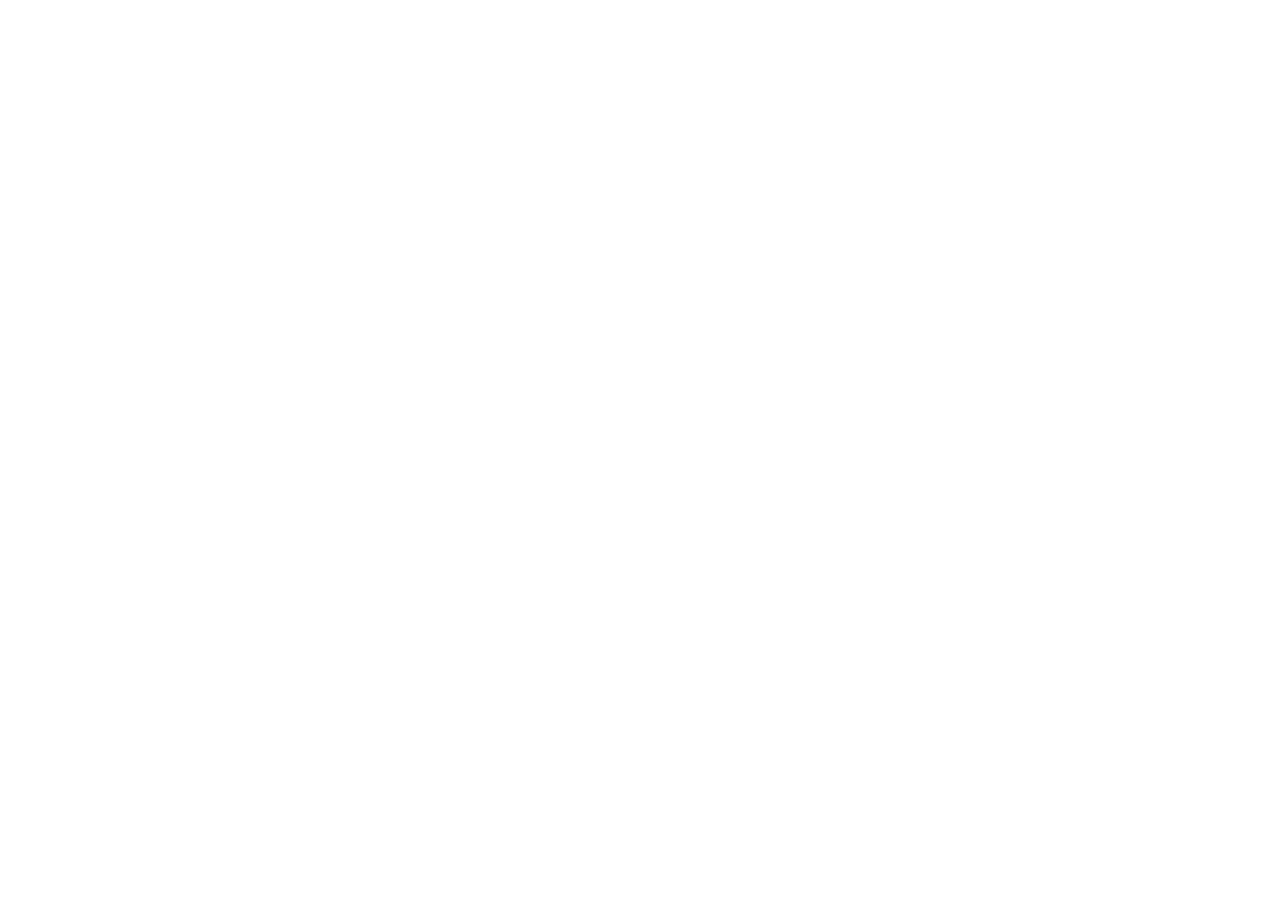
==== sign_up.html @ 54312ee4 "Make inital html and css skeleton." ====
<!DOCTYPE html>
<html lang="en">
<head>
    <meta charset="UTF-8">
    <meta name="viewport" content="width=device-width, initial-scale=1.0">
    <title>Document</title>
    <link rel="stylesheet" href="styles.css">
</head>
<body>
    
</body>
</html>
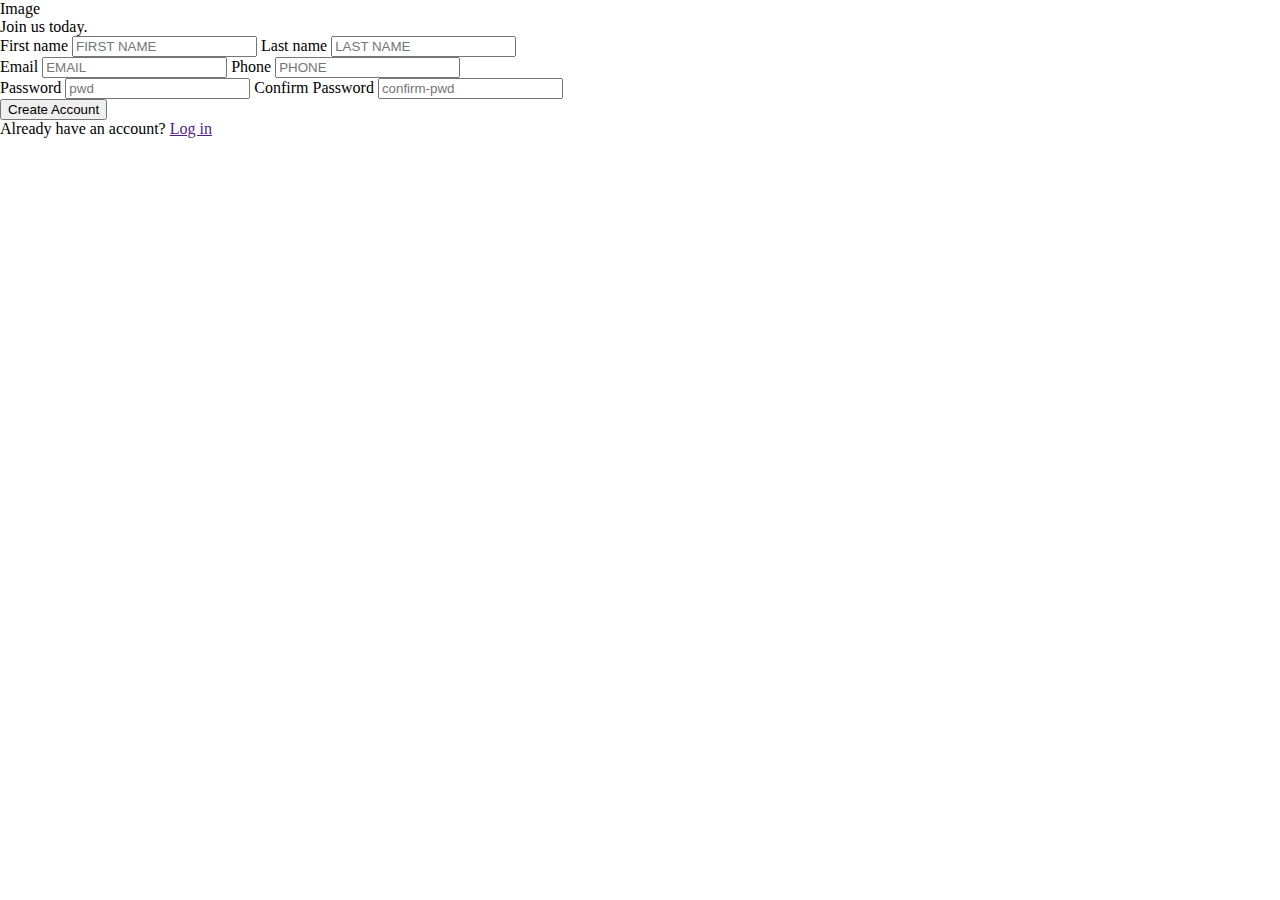
==== commit a93a1856: "Implement html skeleton code" ====
--- a/sign_up.html
+++ b/sign_up.html
@@ -7,6 +7,40 @@
     <link rel="stylesheet" href="styles.css">
 </head>
 <body>
-    
+    <div id="image-container">Image</div>
+    <div id="sing-up-container">
+        <div>Join us today.</div>
+        <div>
+            <form action="" id="sign-up">
+                <p>
+                    <label for="first-name">First name</label>
+                    <input type="text" id="first-name" name="first-name" placeholder="FIRST NAME" required>
+
+                    <label for="last-name">Last name</label>
+                    <input type="text" id="last-name" name="last-name" placeholder="LAST NAME" required>
+                </p>
+                <p>
+                    <label for="email">Email</label>
+                    <input type="email" id="email" name="email" placeholder="EMAIL" required>
+
+                    <label for="phone">Phone</label>
+                    <input type="tel" id="phone" name="phone" placeholder="PHONE" required>
+                </p>
+                <p>
+                    <label for="pwd">Password</label>
+                    <input type="password" id="pwd" name="pwd" placeholder="pwd" required>
+
+                    <label for="confirm-pwd">Confirm Password</label>
+                    <input type="password" id="confirm-pwd" name="confirm-pwd" placeholder="confirm-pwd" required>
+                </p>
+            </form>
+        </div>
+        <div>
+            <button type="submit">Create Account</button>
+            <div>
+                Already have an account? <a href="" id="log-in">Log in</a>
+            </div>
+        </div>
+    </div>
 </body>
 </html>--- a/styles.css
+++ b/styles.css
@@ -0,0 +1,25 @@
+/* http://meyerweb.com/eric/tools/css/reset/ 
+   v2.0 | 20110126
+   License: none (public domain)
+*/
+
+html, body, div, span, applet, object, iframe,
+h1, h2, h3, h4, h5, h6, p, blockquote, pre,
+a, abbr, acronym, address, big, cite, code,
+del, dfn, em, img, ins, kbd, q, s, samp,
+small, strike, strong, sub, sup, tt, var,
+b, u, i, center,
+dl, dt, dd, ol, ul, li,
+fieldset, form, label, legend,
+table, caption, tbody, tfoot, thead, tr, th, td,
+article, aside, canvas, details, embed, 
+figure, figcaption, footer, header, hgroup, 
+menu, nav, output, ruby, section, summary,
+time, mark, audio, video {
+	margin: 0;
+	padding: 0;
+	border: 0;
+	font-size: 100%;
+	font: inherit;
+	vertical-align: baseline;
+}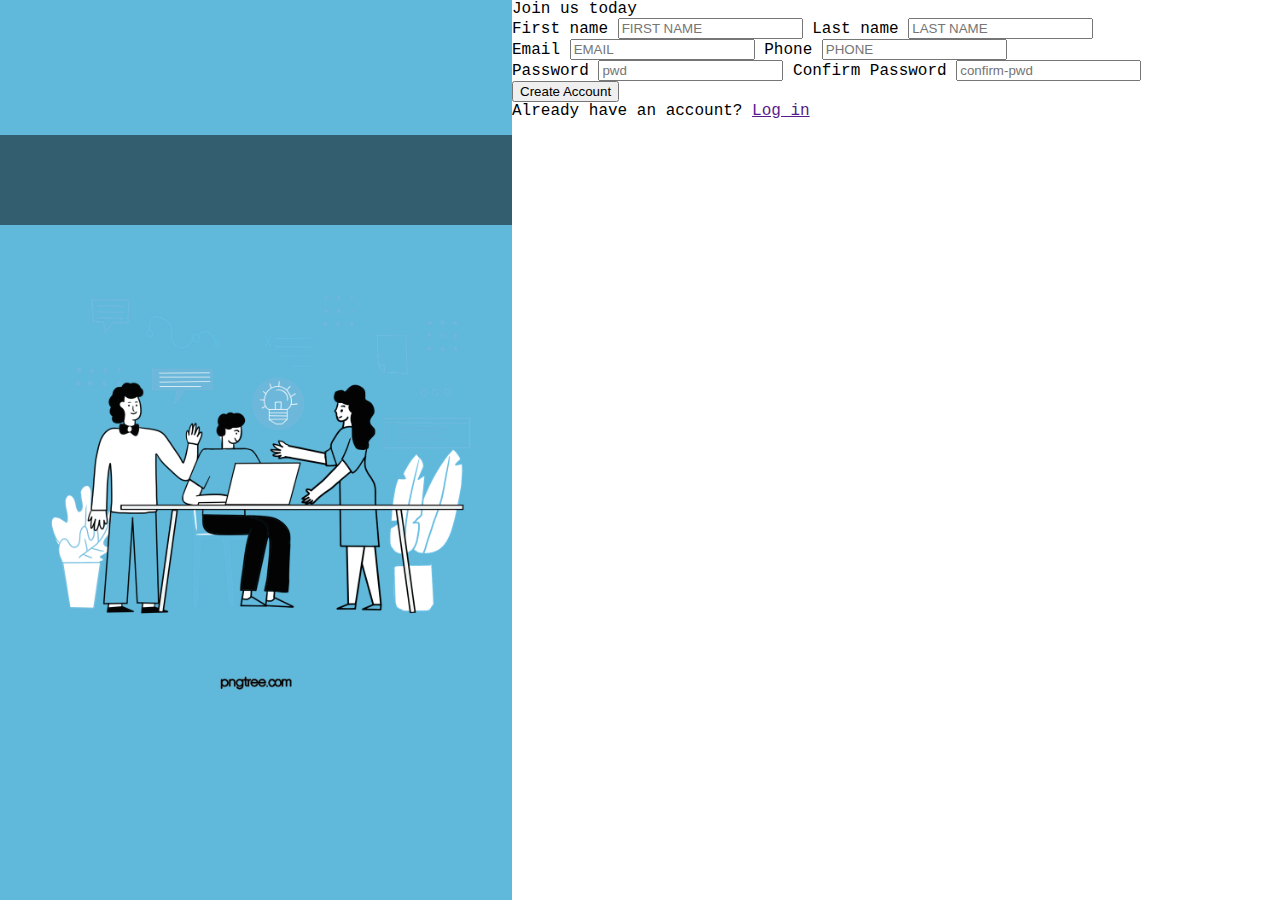
==== commit 5981a3ed: "Add image container css" ====
--- a/sign_up.html
+++ b/sign_up.html
@@ -7,9 +7,12 @@
     <link rel="stylesheet" href="styles.css">
 </head>
 <body>
-    <div id="image-container">Image</div>
-    <div id="sing-up-container">
-        <div>Join us today.</div>
+    <div id="image-container">
+        <img src="./images/background.png" alt="">
+        <div id="logo-container"></div>
+    </div>
+    <div id="sign-up-container">
+        <div>Join us today</div>
         <div>
             <form action="" id="sign-up">
                 <p>
--- a/styles.css
+++ b/styles.css
@@ -22,4 +22,58 @@
 	font-size: 100%;
 	font: inherit;
 	vertical-align: baseline;
+}
+
+body {
+    display: flex;
+    margin: 0;
+    min-height: 100vh;
+    font-family: courier, sans-serif;
+    flex-direction: column;
+}
+
+#image-container {
+    position: relative;
+    background-color: #60B8DA;
+}
+
+img {
+    max-width: 100%;
+    width: auto;
+    height: auto;
+   
+}
+
+#logo-container {
+    background-color: #030303;
+    height: 10%;
+    width: 100%;
+    position: absolute;
+    top: 15%;
+    opacity: 50%;
+}
+
+#sign-up-container {
+    color: ;
+}
+
+
+
+@media only screen and (min-width: 700px) {
+    body {
+        flex-direction: row;
+    }
+
+    #image-container {
+        width: 40%;
+        display: flex;
+        justify-content: center;
+        align-items: center;
+    }
+
+    img {
+        max-width: 100%;
+        width: auto;
+       
+    }
 }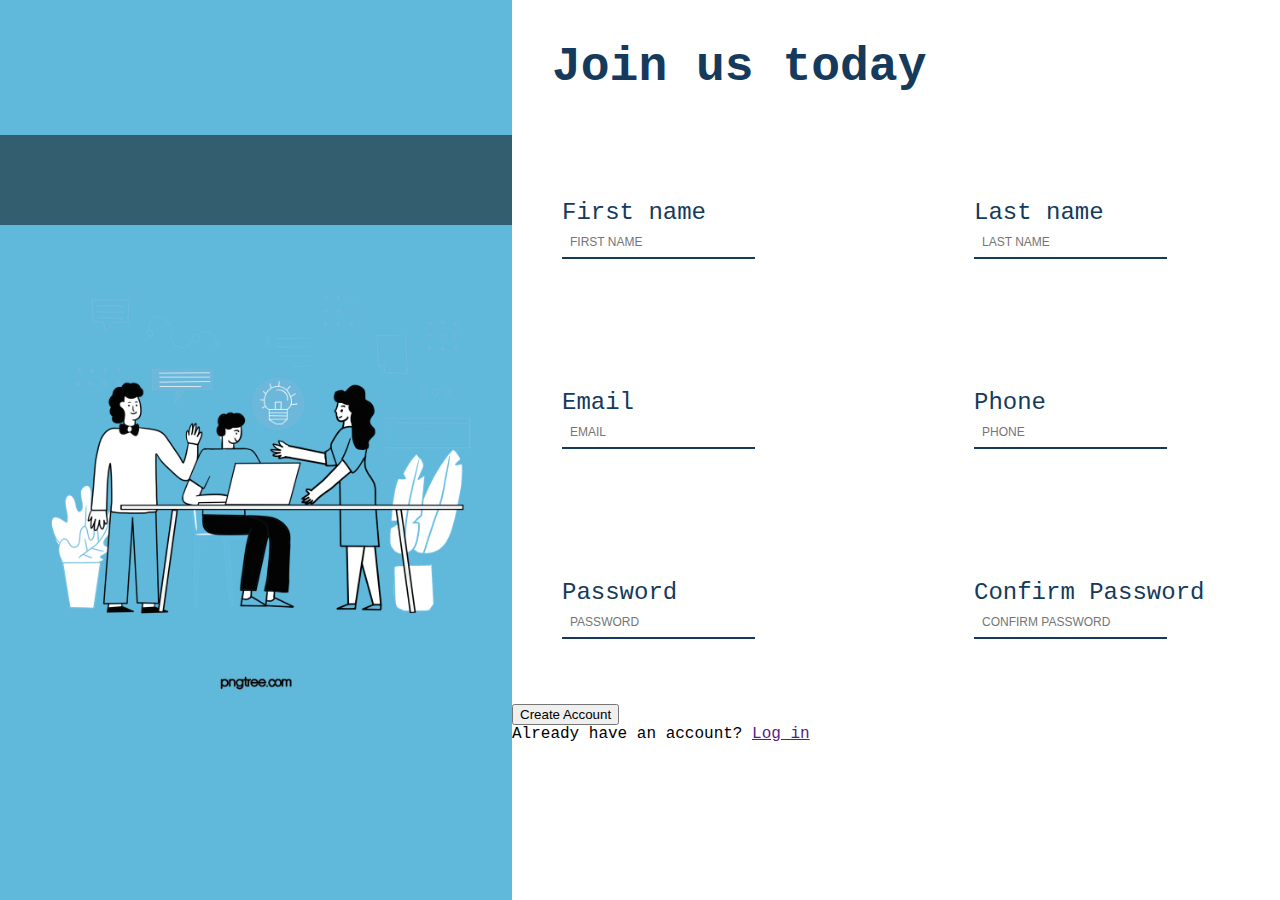
==== commit b6f618bc: "Implement css for form input section" ====
--- a/sign_up.html
+++ b/sign_up.html
@@ -12,30 +12,43 @@
         <div id="logo-container"></div>
     </div>
     <div id="sign-up-container">
-        <div>Join us today</div>
-        <div>
+        <div id="sign-up-title">Join us today</div>
+        <div id="form-container">
             <form action="" id="sign-up">
-                <p>
-                    <label for="first-name">First name</label>
-                    <input type="text" id="first-name" name="first-name" placeholder="FIRST NAME" required>
 
-                    <label for="last-name">Last name</label>
-                    <input type="text" id="last-name" name="last-name" placeholder="LAST NAME" required>
-                </p>
-                <p>
-                    <label for="email">Email</label>
-                    <input type="email" id="email" name="email" placeholder="EMAIL" required>
+                <div id="row">
+                    <p>
+                        <label for="first-name">First name</label>
+                        <input type="text" id="first-name" name="first-name" placeholder="FIRST NAME" required>
+                    </p>
+                    <p>
+                        <label for="last-name">Last name</label>
+                        <input type="text" id="last-name" name="last-name" placeholder="LAST NAME" required>
+                    </p>
+                </div>
 
-                    <label for="phone">Phone</label>
-                    <input type="tel" id="phone" name="phone" placeholder="PHONE" required>
-                </p>
-                <p>
-                    <label for="pwd">Password</label>
-                    <input type="password" id="pwd" name="pwd" placeholder="pwd" required>
+                <div id="row">
+                    <p>
+                        <label for="email">Email</label>
+                        <input type="email" id="email" name="email" placeholder="EMAIL" required>
+                    </p>
+                    <p>
+                        <label for="phone">Phone</label>
+                        <input type="tel" id="phone" name="phone" placeholder="PHONE" required>
+                    </p>
+                </div>
 
-                    <label for="confirm-pwd">Confirm Password</label>
-                    <input type="password" id="confirm-pwd" name="confirm-pwd" placeholder="confirm-pwd" required>
-                </p>
+                <div id="row">
+                    <p>
+                        <label for="pwd">Password</label>
+                        <input type="password" id="pwd" name="pwd" placeholder="PASSWORD" required>
+                    </p>
+                    <p>
+                        <label for="confirm-pwd">Confirm Password</label>
+                        <input type="password" id="confirm-pwd" name="confirm-pwd" placeholder="CONFIRM PASSWORD" required>
+                    </p>
+                </div>
+
             </form>
         </div>
         <div>
--- a/styles.css
+++ b/styles.css
@@ -53,9 +53,49 @@
     opacity: 50%;
 }
 
-#sign-up-container {
-    color: ;
+
+
+
+
+#sign-up-title {
+    text-align: center;
+    margin: 20px 40px;
+    font-weight: 600;
+    font-size: 48px;
 }
+
+#sign-up-title,
+label {
+    color: #153a5b;
+}
+
+p {
+    display: flex;
+    flex-direction: column;
+    align-items: center;
+    justify-content: center;
+    font-size: 24px;
+    margin: 5rem 0;
+}
+
+input {
+    border: none;
+    padding: 8px;
+    border-bottom: 2px solid #153a5b;
+    transition: border 0.3s;
+    
+}
+
+input:focus  {
+    outline: none;
+    border: 2px solid #60B8DA;
+    border-radius: 5px;
+}
+
+input::placeholder {
+    font-size: 12px;
+}
+
 
 
 
@@ -76,4 +116,29 @@
         width: auto;
        
     }
+
+    #sign-up-title {
+        margin: 40px 40px;
+        text-align: left;
+    }
+
+    #sign-up-container {
+        flex: 1;
+    }
+
+    #row {
+        display: flex;
+        justify-content: space-between;
+        padding: 25px 50px;
+    }
+
+    label {
+        width: 16rem;
+        display: flex;
+        flex-wrap: wrap;
+    }
+    p {
+        align-items: flex-start;
+        margin: 2.5rem 0;
+    }
 }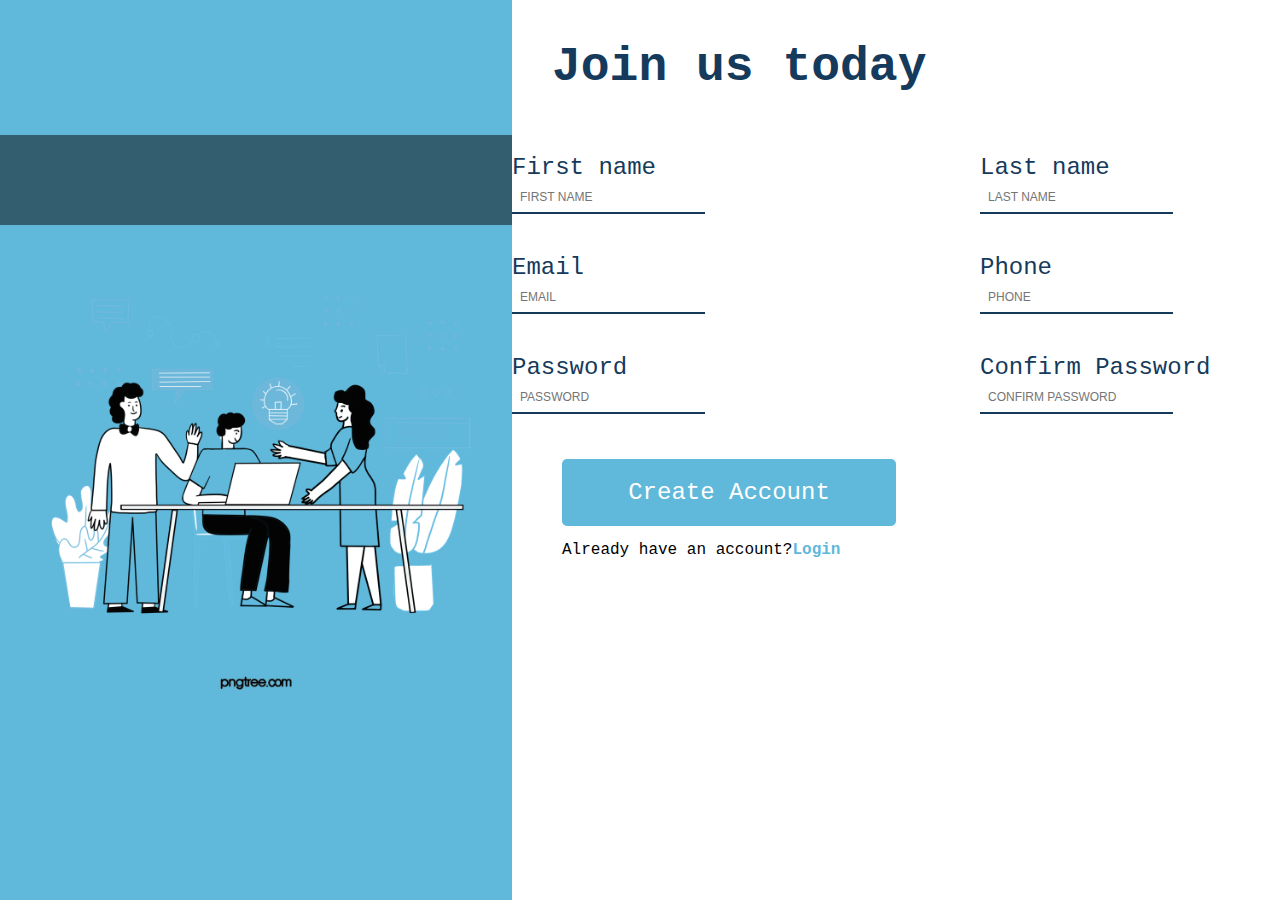
==== commit 7d9fea1b: "Finish button and login design." ====
--- a/sign_up.html
+++ b/sign_up.html
@@ -51,11 +51,16 @@
 
             </form>
         </div>
-        <div>
-            <button type="submit">Create Account</button>
-            <div>
-                Already have an account? <a href="" id="log-in">Log in</a>
+        <div id="submit-section">
+
+            <div id="submit-button-container">
+                <button type="submit">Create Account</button>
             </div>
+
+            <div id="log-in-container">
+                Already have an account? <a href="" id="log-in">Login</a>
+            </div>
+
         </div>
     </div>
 </body>
--- a/styles.css
+++ b/styles.css
@@ -75,7 +75,7 @@
     align-items: center;
     justify-content: center;
     font-size: 24px;
-    margin: 5rem 0;
+    margin: 50px 0;
 }
 
 input {
@@ -95,6 +95,48 @@
 input::placeholder {
     font-size: 12px;
 }
+
+#submit-section {
+    display: flex;
+    flex-direction: column;
+    align-items: center;
+    justify-content: space-between;
+    padding-bottom: 30px;
+}
+
+#submit-button-container,
+#log-in-container {
+    display: flex;
+    width: 50%;
+    margin-bottom: 15px;
+}
+
+button {
+    background-color: #60B8DA;
+    color: #FFFFFF;
+    font-family: inherit;
+    font-size: 24px;
+    flex: 1;
+    border: none;
+    border-radius: 5px;
+    padding: 20px 10px;
+    transition: background-color 0.1s;
+}
+
+button:hover {
+    cursor: pointer;
+    background-color: #153a5b;
+}
+
+a {
+    text-decoration: none;
+    color: #60B8DA;
+    font-weight: 600;
+}
+
+
+
+
 
 
 
@@ -129,16 +171,21 @@
     #row {
         display: flex;
         justify-content: space-between;
-        padding: 25px 50px;
+        padding: px 50px;
     }
 
     label {
-        width: 16rem;
+        width: 300px;
         display: flex;
         flex-wrap: wrap;
     }
     p {
         align-items: flex-start;
-        margin: 2.5rem 0;
+        margin: 20px 0;
+    }
+
+    #submit-section {
+        padding: 25px 50px;;
+        align-items: flex-start;
     }
 }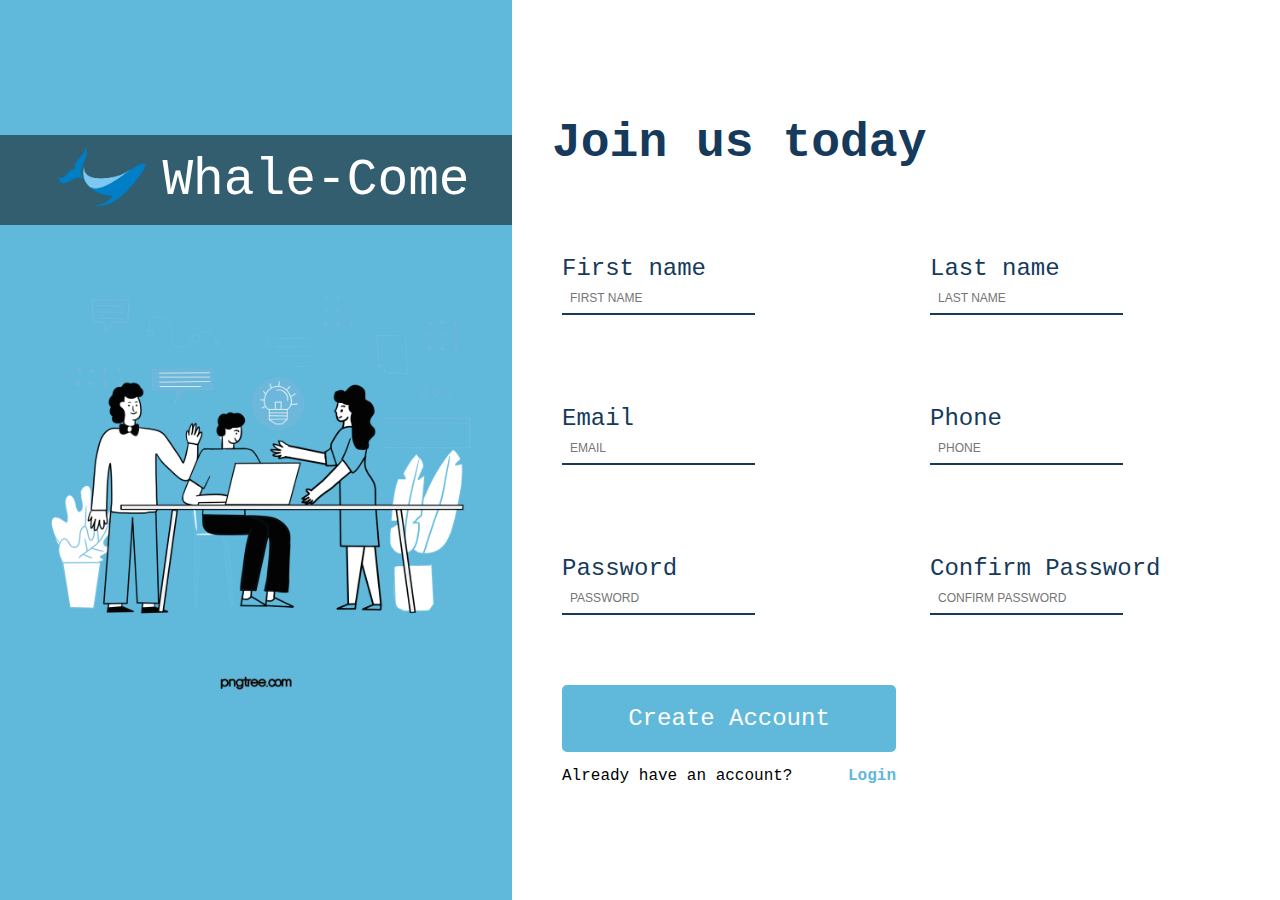
==== commit 068db4e8: "Add logo and bug fix container proportion." ====
--- a/sign_up.html
+++ b/sign_up.html
@@ -8,8 +8,8 @@
 </head>
 <body>
     <div id="image-container">
-        <img src="./images/background.png" alt="">
-        <div id="logo-container"></div>
+        <img src="./images/background.png" alt="" id="background">
+        <div id="logo-container"><img src="./images/whale.png" alt="whale" id="whale">Whale-Come</div>
     </div>
     <div id="sign-up-container">
         <div id="sign-up-title">Join us today</div>
@@ -58,7 +58,7 @@
             </div>
 
             <div id="log-in-container">
-                Already have an account? <a href="" id="log-in">Login</a>
+                Already have an account?<a href="" id=" log-in">Login</a>
             </div>
 
         </div>
--- a/styles.css
+++ b/styles.css
@@ -35,22 +35,38 @@
 #image-container {
     position: relative;
     background-color: #60B8DA;
-}
-
-img {
+    flex: 1;
+}
+
+#sign-up-container {
+    flex: 1;
+}
+
+
+img#background {
     max-width: 100%;
     width: auto;
     height: auto;
    
 }
 
+#whale {
+    width: auto;
+    max-height: 100%;
+}
+
 #logo-container {
-    background-color: #030303;
+    background-color: rgba(3, 3, 3, 0.5);
     height: 10%;
     width: 100%;
     position: absolute;
     top: 15%;
-    opacity: 50%;
+    font-size: 4vw;
+    color: #FFFFFF;
+    
+    display: flex;
+    justify-content: center;
+    align-items: center;
 }
 
 
@@ -59,7 +75,7 @@
 
 #sign-up-title {
     text-align: center;
-    margin: 20px 40px;
+    margin: 40px 40px;
     font-weight: 600;
     font-size: 48px;
 }
@@ -141,19 +157,20 @@
 
 
 
-@media only screen and (min-width: 700px) {
+@media only screen and (min-width: 800px) {
     body {
         flex-direction: row;
     }
 
     #image-container {
-        width: 40%;
+        max-width: 40%;
         display: flex;
         justify-content: center;
         align-items: center;
-    }
-
-    img {
+
+    }
+
+    img#background {
         max-width: 100%;
         width: auto;
        
@@ -165,13 +182,17 @@
     }
 
     #sign-up-container {
-        flex: 1;
+        max-width: 60%;
+        display: flex;
+        flex-direction: column;
+        justify-content: center;
+       
     }
 
     #row {
         display: flex;
         justify-content: space-between;
-        padding: px 50px;
+        padding: 25px 50px;
     }
 
     label {
@@ -188,4 +209,8 @@
         padding: 25px 50px;;
         align-items: flex-start;
     }
+
+    #log-in-container {
+        justify-content: space-between;
+    }
 }